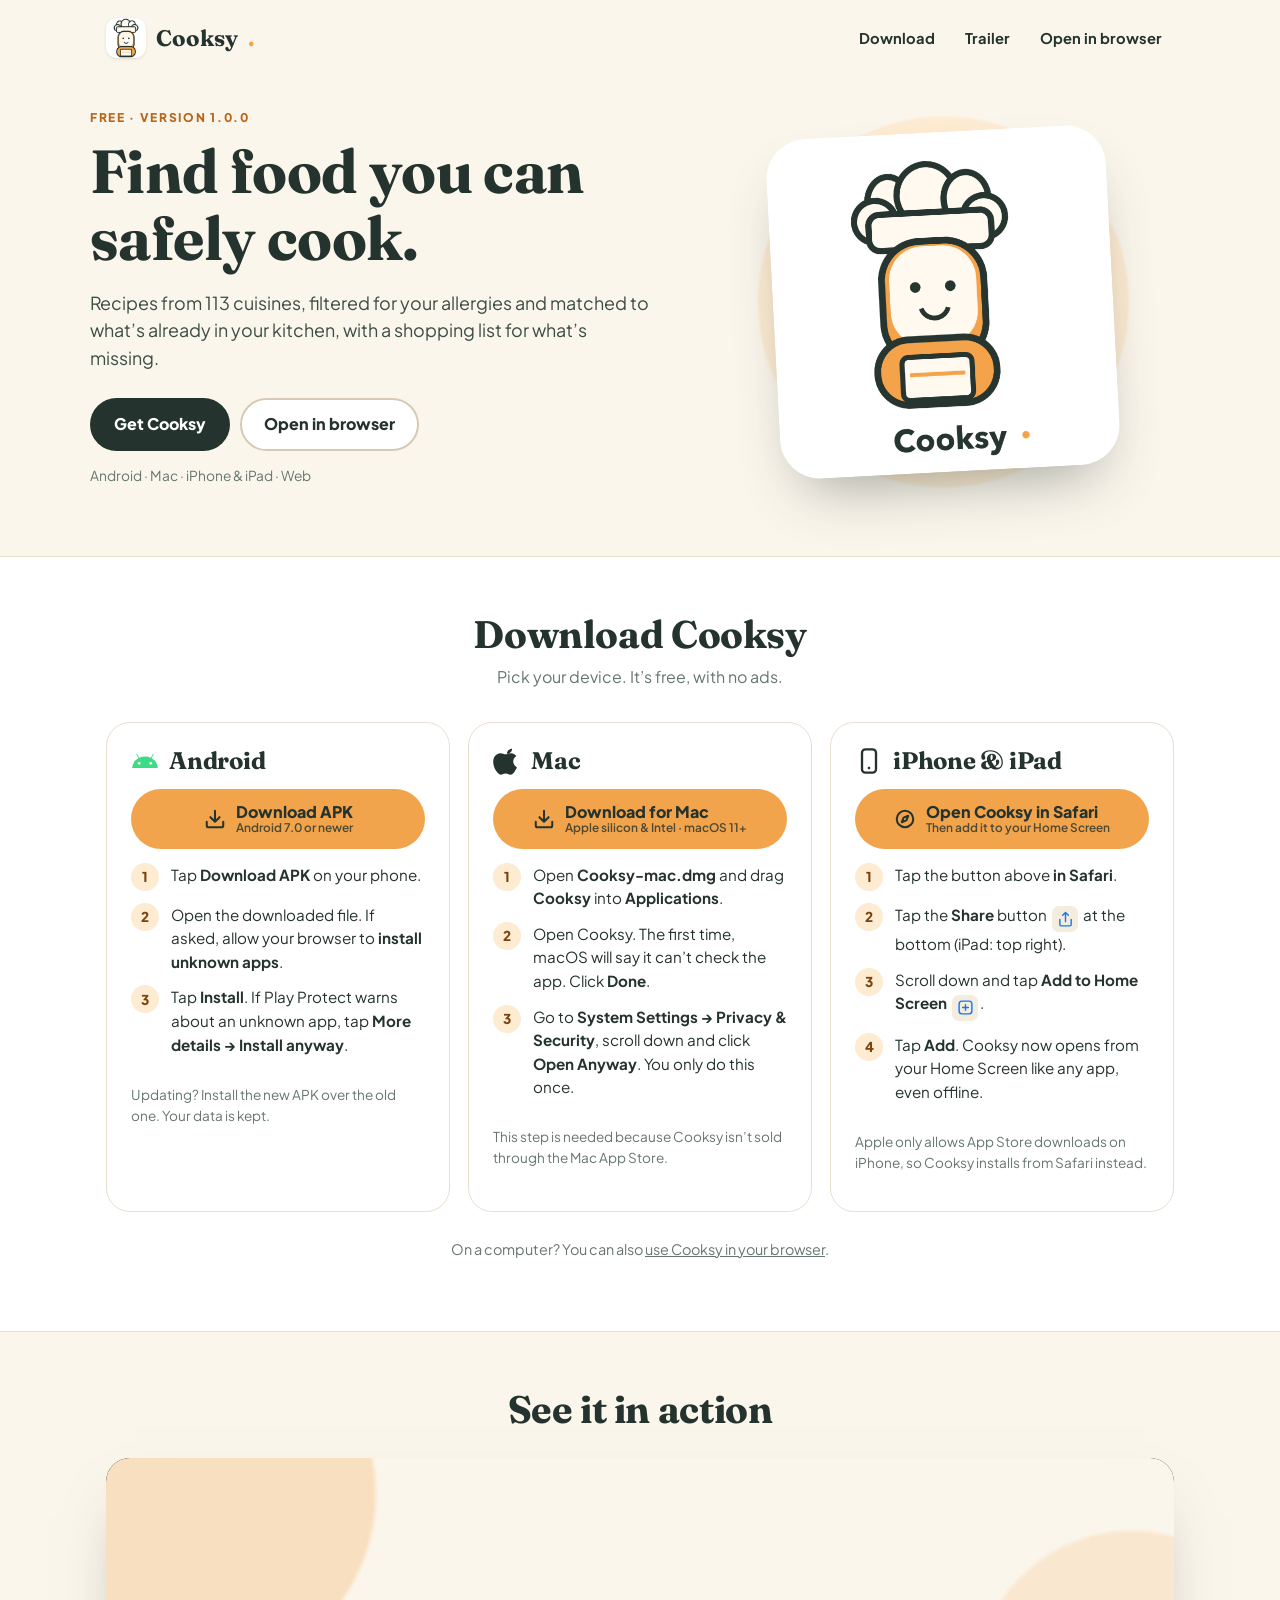
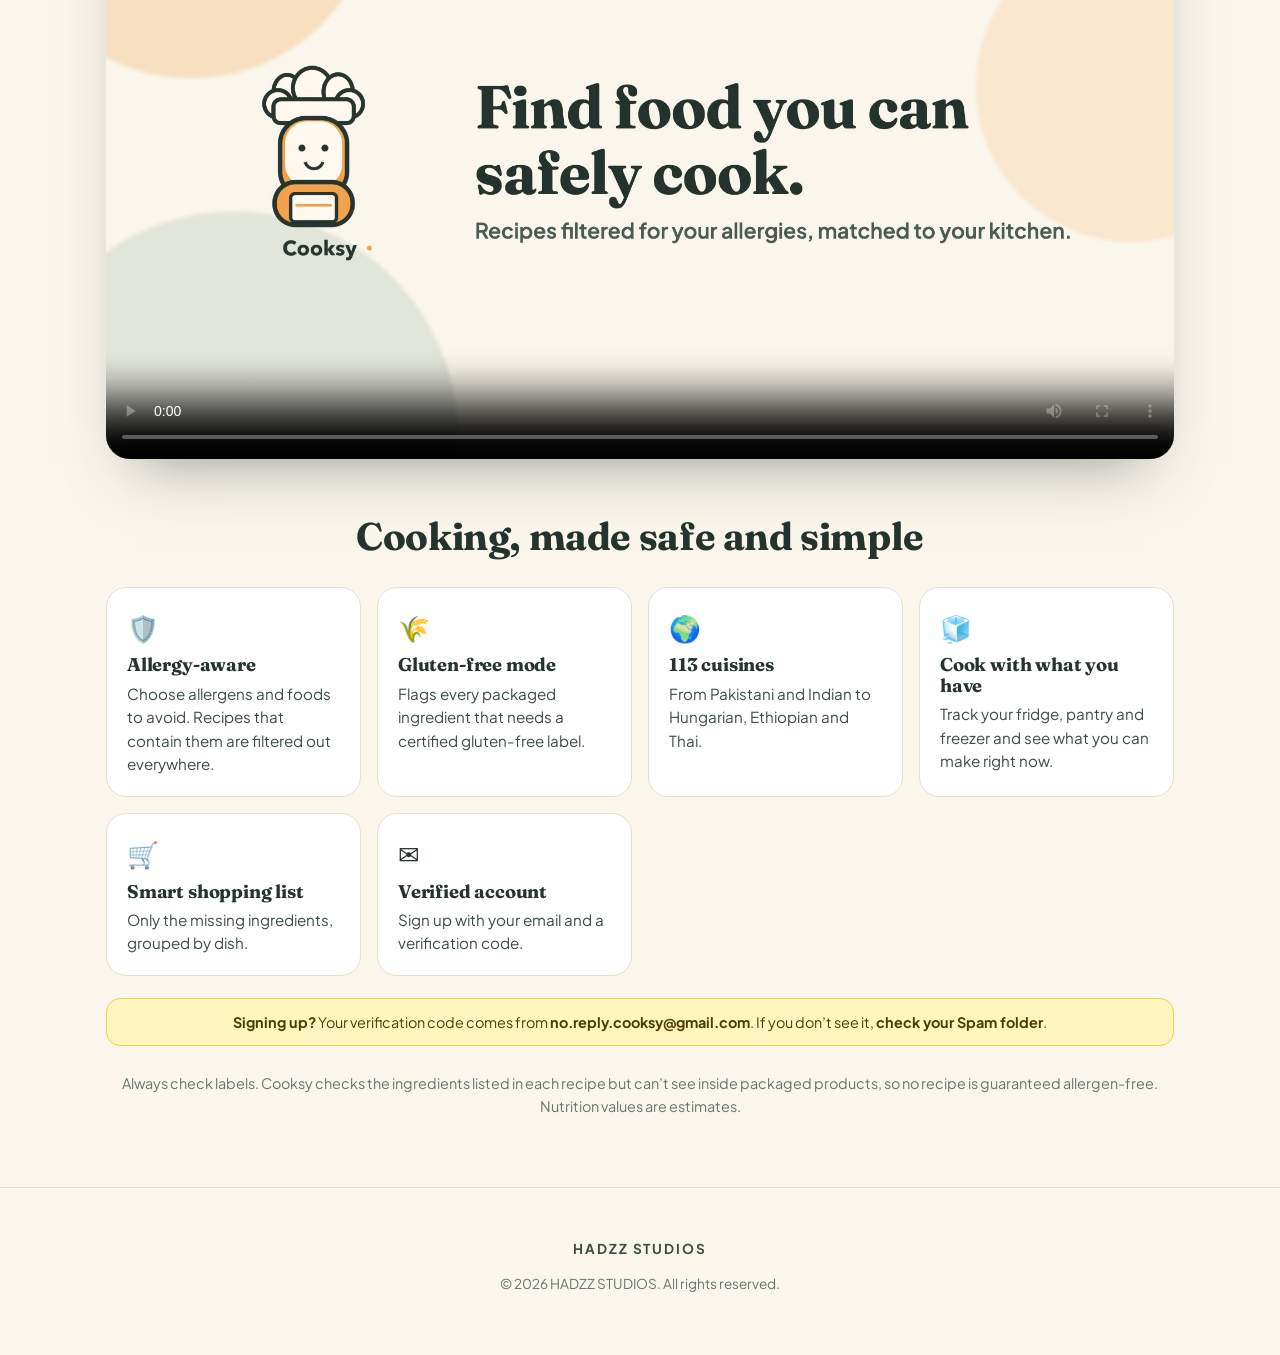
==== index.html @ 3286cf62 "Cooksy 1.0.0" ====
<!doctype html>
<html lang="en">
<head>
  <meta charset="utf-8">
  <meta name="viewport" content="width=device-width, initial-scale=1, viewport-fit=cover">
  <title>Download Cooksy</title>
  <meta name="description" content="Download Cooksy for Android and Mac, or add it to your iPhone home screen. Allergy-aware recipes from 113 cuisines.">
  <meta name="theme-color" content="#24332d">
  <meta property="og:title" content="Cooksy: find food you can safely cook">
  <meta property="og:description" content="Allergy-aware recipes, matched to what's in your kitchen. Free for Android, Mac and iPhone.">
  <meta property="og:image" content="https://cooksy-app.github.io/cooksy/app/assets/cooksy-logo.png">
  <link rel="icon" type="image/png" href="app/assets/favicon.png">
  <link rel="apple-touch-icon" href="app/assets/icon-180.png">
  <link rel="preconnect" href="https://fonts.googleapis.com">
  <link rel="preconnect" href="https://fonts.gstatic.com" crossorigin>
  <link href="https://fonts.googleapis.com/css2?family=Fraunces:opsz,wght@9..144,600;9..144,700&family=Plus+Jakarta+Sans:wght@400;500;600;700;800&display=swap" rel="stylesheet">
  <style>
    :root {
      --ink: #24332d; --ink-2: #3c4d45; --muted: #66766e; --line: #e8dfcf; --cream: #fbf6ec; --paper: #fff;
      --sand: #f4ecdd; --saffron: #f2a44c; --saffron-soft: #fdebd2; --green: #2f6b4f; --green-soft: #e3f0e8;
      --yellow: #fff6bf; --yellow-line: #f0d443;
    }
    * { box-sizing: border-box; }
    body { margin: 0; background: var(--cream); color: var(--ink); font-family: 'Plus Jakarta Sans', system-ui, -apple-system, sans-serif; line-height: 1.55; -webkit-font-smoothing: antialiased; }
    h1, h2, h3 { font-family: 'Fraunces', Georgia, serif; line-height: 1.1; margin: 0; letter-spacing: -0.01em; }
    a { color: inherit; }
    :focus-visible { outline: 3px solid #1d5fd6; outline-offset: 3px; border-radius: 8px; }
    .wrap { max-width: 1100px; margin: 0 auto; padding: 0 16px; }

    header.top { padding: 18px 0; }
    header.top .wrap { display: flex; align-items: center; gap: 10px; }
    .brand { display: flex; align-items: center; gap: 10px; text-decoration: none; font-family: 'Fraunces', serif; font-weight: 700; font-size: 1.4rem; }
    .brand img { width: 40px; height: 40px; border-radius: 11px; background: #fff; box-shadow: 0 1px 3px rgba(36,51,45,.12); }
    .brand i { color: var(--saffron); font-style: normal; }
    header.top nav { margin-left: auto; display: flex; gap: 6px; }
    header.top nav a { text-decoration: none; font-weight: 700; font-size: .92rem; padding: 8px 12px; border-radius: 999px; }
    header.top nav a:hover { background: var(--sand); }

    .hero { display: grid; grid-template-columns: 1.15fr 1fr; gap: 40px; align-items: center; padding: 28px 0 56px; }
    .eyebrow { text-transform: uppercase; letter-spacing: .14em; font-size: .75rem; font-weight: 800; color: #b8661a; }
    .hero h1 { font-size: clamp(2.3rem, 6vw, 3.8rem); margin-top: 10px; }
    .hero p.lead { font-size: 1.12rem; color: var(--ink-2); margin: 16px 0 0; max-width: 48ch; }
    .cta { display: flex; flex-wrap: wrap; gap: 10px; margin-top: 26px; }
    .btn { display: inline-flex; align-items: center; justify-content: center; gap: 10px; min-height: 52px; padding: 12px 22px; border-radius: 999px; font-weight: 800; text-decoration: none; border: 2px solid transparent; font-size: 1rem; cursor: pointer; transition: transform .05s, background .15s, border-color .15s; }
    .btn:active { transform: translateY(1px); }
    .btn svg { width: 22px; height: 22px; flex: none; }
    .btn--dark { background: var(--ink); color: #fff; }
    .btn--dark:hover { background: #17221e; }
    .btn--accent { background: var(--saffron); color: var(--ink); }
    .btn--accent:hover { background: #ee9632; }
    .btn--light { background: var(--paper); border-color: #d6cab5; color: var(--ink); }
    .btn--light:hover { border-color: var(--ink); }
    .btn small { display: block; font-weight: 600; font-size: .74rem; opacity: .8; }
    .btn .two { display: flex; flex-direction: column; align-items: flex-start; line-height: 1.15; }
    .meta { margin-top: 14px; font-size: .86rem; color: var(--muted); }
    .hero-art { position: relative; display: grid; place-items: center; }
    .hero-art::before { content: ''; position: absolute; width: 88%; aspect-ratio: 1; border-radius: 50%; background: radial-gradient(circle, var(--saffron-soft) 0 60%, transparent 61%); }
    .hero-art img { position: relative; width: min(340px, 80%); border-radius: 40px; background: #fff; box-shadow: 0 30px 60px -25px rgba(36,51,45,.45); transform: rotate(-3deg); }
    @media (max-width: 820px) {
      .hero { grid-template-columns: 1fr; gap: 24px; padding-top: 8px; text-align: center; }
      .hero p.lead { margin-left: auto; margin-right: auto; }
      .cta { justify-content: center; }
      .hero-art { order: -1; }
      .hero-art img { width: 180px; border-radius: 28px; }
      header.top nav { display: none; }
    }

    section { padding: 56px 0; }
    section > .wrap > h2 { font-size: clamp(1.7rem, 4vw, 2.4rem); text-align: center; }
    section > .wrap > p.sub { text-align: center; color: var(--muted); margin: 10px auto 0; max-width: 56ch; }

    .video { margin-top: 28px; border-radius: 24px; overflow: hidden; background: #000; box-shadow: 0 30px 60px -30px rgba(36,51,45,.5); }
    .video video { display: block; width: 100%; height: auto; }

    .platforms { display: grid; grid-template-columns: repeat(3, 1fr); gap: 18px; margin-top: 32px; }
    @media (max-width: 960px) { .platforms { grid-template-columns: 1fr; } }
    .card { background: var(--paper); border: 1px solid var(--line); border-radius: 24px; padding: 24px; display: flex; flex-direction: column; gap: 14px; scroll-margin-top: 16px; }
    .card.is-you { border: 2px solid var(--saffron); box-shadow: 0 16px 40px -24px rgba(184,102,26,.55); }
    .card .you { display: none; align-self: flex-start; background: var(--saffron); color: var(--ink); font-weight: 800; font-size: .72rem; letter-spacing: .08em; text-transform: uppercase; padding: 4px 10px; border-radius: 999px; }
    .card.is-you .you { display: inline-block; }
    .card h3 { font-size: 1.5rem; display: flex; align-items: center; gap: 10px; }
    .card h3 svg { width: 28px; height: 28px; }
    .card .btn { width: 100%; }
    ol.steps { list-style: none; counter-reset: s; margin: 0; padding: 0; display: grid; gap: 12px; }
    ol.steps li { counter-increment: s; display: grid; grid-template-columns: 30px 1fr; gap: 10px; font-size: .95rem; }
    ol.steps li::before { content: counter(s); width: 28px; height: 28px; border-radius: 50%; display: grid; place-items: center; background: var(--saffron-soft); color: #7a4310; font-weight: 800; font-size: .85rem; }
    .chip-icon { display: inline-grid; place-items: center; width: 26px; height: 26px; border-radius: 7px; background: var(--sand); vertical-align: -7px; margin: 0 2px; }
    .chip-icon svg { width: 17px; height: 17px; color: #0a7aff; }
    .note { font-size: .85rem; color: var(--muted); }
    .yellow { background: var(--yellow); border: 1px solid var(--yellow-line); color: #4d3d00; padding: 12px 14px; border-radius: 14px; font-size: .9rem; }

    .features { display: grid; grid-template-columns: repeat(auto-fit, minmax(230px, 1fr)); gap: 16px; margin-top: 30px; }
    .feature { background: var(--paper); border: 1px solid var(--line); border-radius: 20px; padding: 20px; }
    .feature span { font-size: 1.6rem; }
    .feature h3 { font-size: 1.15rem; margin-top: 8px; }
    .feature p { margin: 6px 0 0; color: var(--ink-2); font-size: .95rem; }

    .safety { margin-top: 26px; text-align: center; color: var(--muted); font-size: .9rem; }
    footer { padding: 36px 0 48px; text-align: center; color: var(--muted); font-size: .85rem; border-top: 1px solid var(--line); }
    footer b { letter-spacing: .14em; color: var(--ink-2); }
  </style>
</head>
<body>
  <header class="top"><div class="wrap">
    <a class="brand" href="./"><img src="app/assets/cooksy-mark.png" alt="">Cooksy<i>.</i></a>
    <nav aria-label="Page"><a href="#download">Download</a><a href="#trailer">Trailer</a><a href="app/">Open in browser</a></nav>
  </div></header>

  <main>
    <div class="wrap hero">
      <div>
        <span class="eyebrow">Free · Version <span class="js-version">1.0.0</span></span>
        <h1>Find food you can safely cook.</h1>
        <p class="lead">Recipes from 113 cuisines, filtered for your allergies and matched to what’s already in your kitchen, with a shopping list for what’s missing.</p>
        <div class="cta" id="primary-cta">
          <a class="btn btn--dark" href="#download">Get Cooksy</a>
          <a class="btn btn--light" href="app/">Open in browser</a>
        </div>
        <p class="meta">Android · Mac · iPhone &amp; iPad · Web</p>
      </div>
      <div class="hero-art"><img src="app/assets/cooksy-logo.png" alt="Cooksy chef mascot"></div>
    </div>

    <section id="download" style="background:var(--paper);border-top:1px solid var(--line);border-bottom:1px solid var(--line)">
      <div class="wrap">
        <h2>Download Cooksy</h2>
        <p class="sub">Pick your device. It’s free, with no ads.</p>
        <div class="platforms">

          <article class="card" id="android">
            <span class="you">Your device</span>
            <h3><svg viewBox="0 0 24 24" fill="#3ddc84" aria-hidden="true"><path d="M17.6 9.48l1.84-3.18a.38.38 0 00-.66-.38l-1.86 3.22A11.5 11.5 0 0012 8.1c-1.77 0-3.43.38-4.92 1.04L5.22 5.92a.38.38 0 00-.66.38L6.4 9.48A10.8 10.8 0 001 18h22a10.8 10.8 0 00-5.4-8.52zM7 15.25a1.25 1.25 0 110-2.5 1.25 1.25 0 010 2.5zm10 0a1.25 1.25 0 110-2.5 1.25 1.25 0 010 2.5z"/></svg>Android</h3>
            <a class="btn btn--accent" href="https://github.com/cooksy-app/cooksy/releases/latest/download/Cooksy.apk">
              <svg viewBox="0 0 24 24" fill="none" stroke="currentColor" stroke-width="2.2" stroke-linecap="round" stroke-linejoin="round" aria-hidden="true"><path d="M21 15v4a2 2 0 01-2 2H5a2 2 0 01-2-2v-4M7 10l5 5 5-5M12 15V3"/></svg>
              <span class="two">Download APK<small>Android 7.0 or newer</small></span>
            </a>
            <ol class="steps">
              <li><span>Tap <b>Download APK</b> on your phone.</span></li>
              <li><span>Open the downloaded file. If asked, allow your browser to <b>install unknown apps</b>.</span></li>
              <li><span>Tap <b>Install</b>. If Play Protect warns about an unknown app, tap <b>More details → Install anyway</b>.</span></li>
            </ol>
            <p class="note">Updating? Install the new APK over the old one. Your data is kept.</p>
          </article>

          <article class="card" id="mac">
            <span class="you">Your device</span>
            <h3><svg viewBox="0 0 24 24" fill="currentColor" aria-hidden="true"><path d="M16.37 1.43c0 1.14-.42 2.2-1.26 3.04-.9.9-1.98 1.42-3.15 1.33-.15-1.1.4-2.26 1.2-3.06.9-.9 2.16-1.38 3.2-1.31zM20.5 17.3c-.55 1.27-.82 1.84-1.53 2.96-1 1.56-2.4 3.5-4.14 3.52-1.55.02-1.95-1-4.05-1-2.1.01-2.54 1.02-4.09 1-1.74-.02-3.07-1.77-4.07-3.33C-.17 16.08-.46 11 1.29 8.3c1.24-1.92 3.2-3.04 5.04-3.04 1.87 0 3.05 1.03 4.6 1.03 1.5 0 2.42-1.03 4.58-1.03 1.64 0 3.38.9 4.62 2.44-4.06 2.22-3.4 8.02.37 9.6z"/></svg>Mac</h3>
            <a class="btn btn--accent" href="https://github.com/cooksy-app/cooksy/releases/latest/download/Cooksy-mac.dmg">
              <svg viewBox="0 0 24 24" fill="none" stroke="currentColor" stroke-width="2.2" stroke-linecap="round" stroke-linejoin="round" aria-hidden="true"><path d="M21 15v4a2 2 0 01-2 2H5a2 2 0 01-2-2v-4M7 10l5 5 5-5M12 15V3"/></svg>
              <span class="two">Download for Mac<small>Apple silicon &amp; Intel · macOS 11+</small></span>
            </a>
            <ol class="steps">
              <li><span>Open <b>Cooksy-mac.dmg</b> and drag <b>Cooksy</b> into <b>Applications</b>.</span></li>
              <li><span>Open Cooksy. The first time, macOS will say it can’t check the app. Click <b>Done</b>.</span></li>
              <li><span>Go to <b>System Settings → Privacy &amp; Security</b>, scroll down and click <b>Open Anyway</b>. You only do this once.</span></li>
            </ol>
            <p class="note">This step is needed because Cooksy isn’t sold through the Mac App Store.</p>
          </article>

          <article class="card" id="iphone">
            <span class="you">Your device</span>
            <h3><svg viewBox="0 0 24 24" fill="none" stroke="currentColor" stroke-width="2" aria-hidden="true"><rect x="6" y="2" width="12" height="20" rx="3"/><path d="M11 18h2"/></svg>iPhone &amp; iPad</h3>
            <a class="btn btn--accent" href="app/">
              <svg viewBox="0 0 24 24" fill="none" stroke="currentColor" stroke-width="2.2" stroke-linecap="round" stroke-linejoin="round" aria-hidden="true"><circle cx="12" cy="12" r="9"/><path d="m15.5 8.5-2 5-5 2 2-5z"/></svg>
              <span class="two">Open Cooksy in Safari<small>Then add it to your Home Screen</small></span>
            </a>
            <ol class="steps">
              <li><span>Tap the button above <b>in Safari</b>.</span></li>
              <li><span>Tap the <b>Share</b> button <span class="chip-icon"><svg viewBox="0 0 24 24" fill="none" stroke="currentColor" stroke-width="2" stroke-linecap="round" stroke-linejoin="round" aria-hidden="true"><path d="M4 12v7a2 2 0 002 2h12a2 2 0 002-2v-7M16 6l-4-4-4 4M12 2v13"/></svg></span> at the bottom (iPad: top right).</span></li>
              <li><span>Scroll down and tap <b>Add to Home Screen</b> <span class="chip-icon"><svg viewBox="0 0 24 24" fill="none" stroke="currentColor" stroke-width="2" stroke-linecap="round" aria-hidden="true"><rect x="3" y="3" width="18" height="18" rx="4"/><path d="M12 8v8M8 12h8"/></svg></span>.</span></li>
              <li><span>Tap <b>Add</b>. Cooksy now opens from your Home Screen like any app, even offline.</span></li>
            </ol>
            <p class="note">Apple only allows App Store downloads on iPhone, so Cooksy installs from Safari instead.</p>
          </article>

        </div>
        <p class="safety">On a computer? You can also <a href="app/">use Cooksy in your browser</a>.</p>
      </div>
    </section>

    <section id="trailer">
      <div class="wrap">
        <h2>See it in action</h2>
        <div class="video"><video controls playsinline preload="metadata" poster="trailer-poster.jpg"><source src="trailer.mp4" type="video/mp4"></video></div>
      </div>
    </section>

    <section style="padding-top:0">
      <div class="wrap">
        <h2>Cooking, made safe and simple</h2>
        <div class="features">
          <div class="feature"><span aria-hidden="true">🛡️</span><h3>Allergy-aware</h3><p>Choose allergens and foods to avoid. Recipes that contain them are filtered out everywhere.</p></div>
          <div class="feature"><span aria-hidden="true">🌾</span><h3>Gluten-free mode</h3><p>Flags every packaged ingredient that needs a certified gluten-free label.</p></div>
          <div class="feature"><span aria-hidden="true">🌍</span><h3>113 cuisines</h3><p>From Pakistani and Indian to Hungarian, Ethiopian and Thai.</p></div>
          <div class="feature"><span aria-hidden="true">🧊</span><h3>Cook with what you have</h3><p>Track your fridge, pantry and freezer and see what you can make right now.</p></div>
          <div class="feature"><span aria-hidden="true">🛒</span><h3>Smart shopping list</h3><p>Only the missing ingredients, grouped by dish.</p></div>
          <div class="feature"><span aria-hidden="true">✉️</span><h3>Verified account</h3><p>Sign up with your email and a verification code.</p></div>
        </div>
        <div class="yellow" style="margin-top:22px;text-align:center"><b>Signing up?</b> Your verification code comes from <b>no.reply.cooksy@gmail.com</b>. If you don’t see it, <b>check your Spam folder</b>.</div>
        <p class="safety">Always check labels. Cooksy checks the ingredients listed in each recipe but can’t see inside packaged products, so no recipe is guaranteed allergen-free. Nutrition values are estimates.</p>
      </div>
    </section>
  </main>

  <footer><div class="wrap">
    <p><b>HADZZ STUDIOS</b></p>
    <p>© <span id="year">2026</span> HADZZ STUDIOS. All rights reserved.</p>
  </div></footer>

  <script>
    // Highlight the visitor's platform and make the top button download for it.
    (function () {
      var ua = navigator.userAgent;
      var iOS = /iPhone|iPad|iPod/.test(ua) || (navigator.platform === 'MacIntel' && navigator.maxTouchPoints > 1);
      var android = /Android/i.test(ua);
      var mac = !iOS && /Macintosh|Mac OS X/.test(ua);
      var id = iOS ? 'iphone' : android ? 'android' : mac ? 'mac' : null;
      if (id) {
        document.getElementById(id).classList.add('is-you');
        var src = document.querySelector('#' + id + ' .btn');
        var first = document.querySelector('#primary-cta .btn');
        first.href = src.href;
        first.textContent = iOS ? 'Open in Safari' : android ? 'Download for Android' : 'Download for Mac';
        var grid = document.querySelector('.platforms');
        grid.insertBefore(document.getElementById(id), grid.firstChild);
      }
      document.getElementById('year').textContent = new Date().getFullYear();
      // Show the current version from GitHub Releases (falls back to the text in the page).
      fetch('https://api.github.com/repos/cooksy-app/cooksy/releases/latest')
        .then(function (r) { return r.ok ? r.json() : null; })
        .then(function (d) {
          if (!d || !d.tag_name) return;
          document.querySelectorAll('.js-version').forEach(function (el) { el.textContent = d.tag_name.replace(/^v/, ''); });
        })
        .catch(function () {});
    })();
  </script>
</body>
</html>
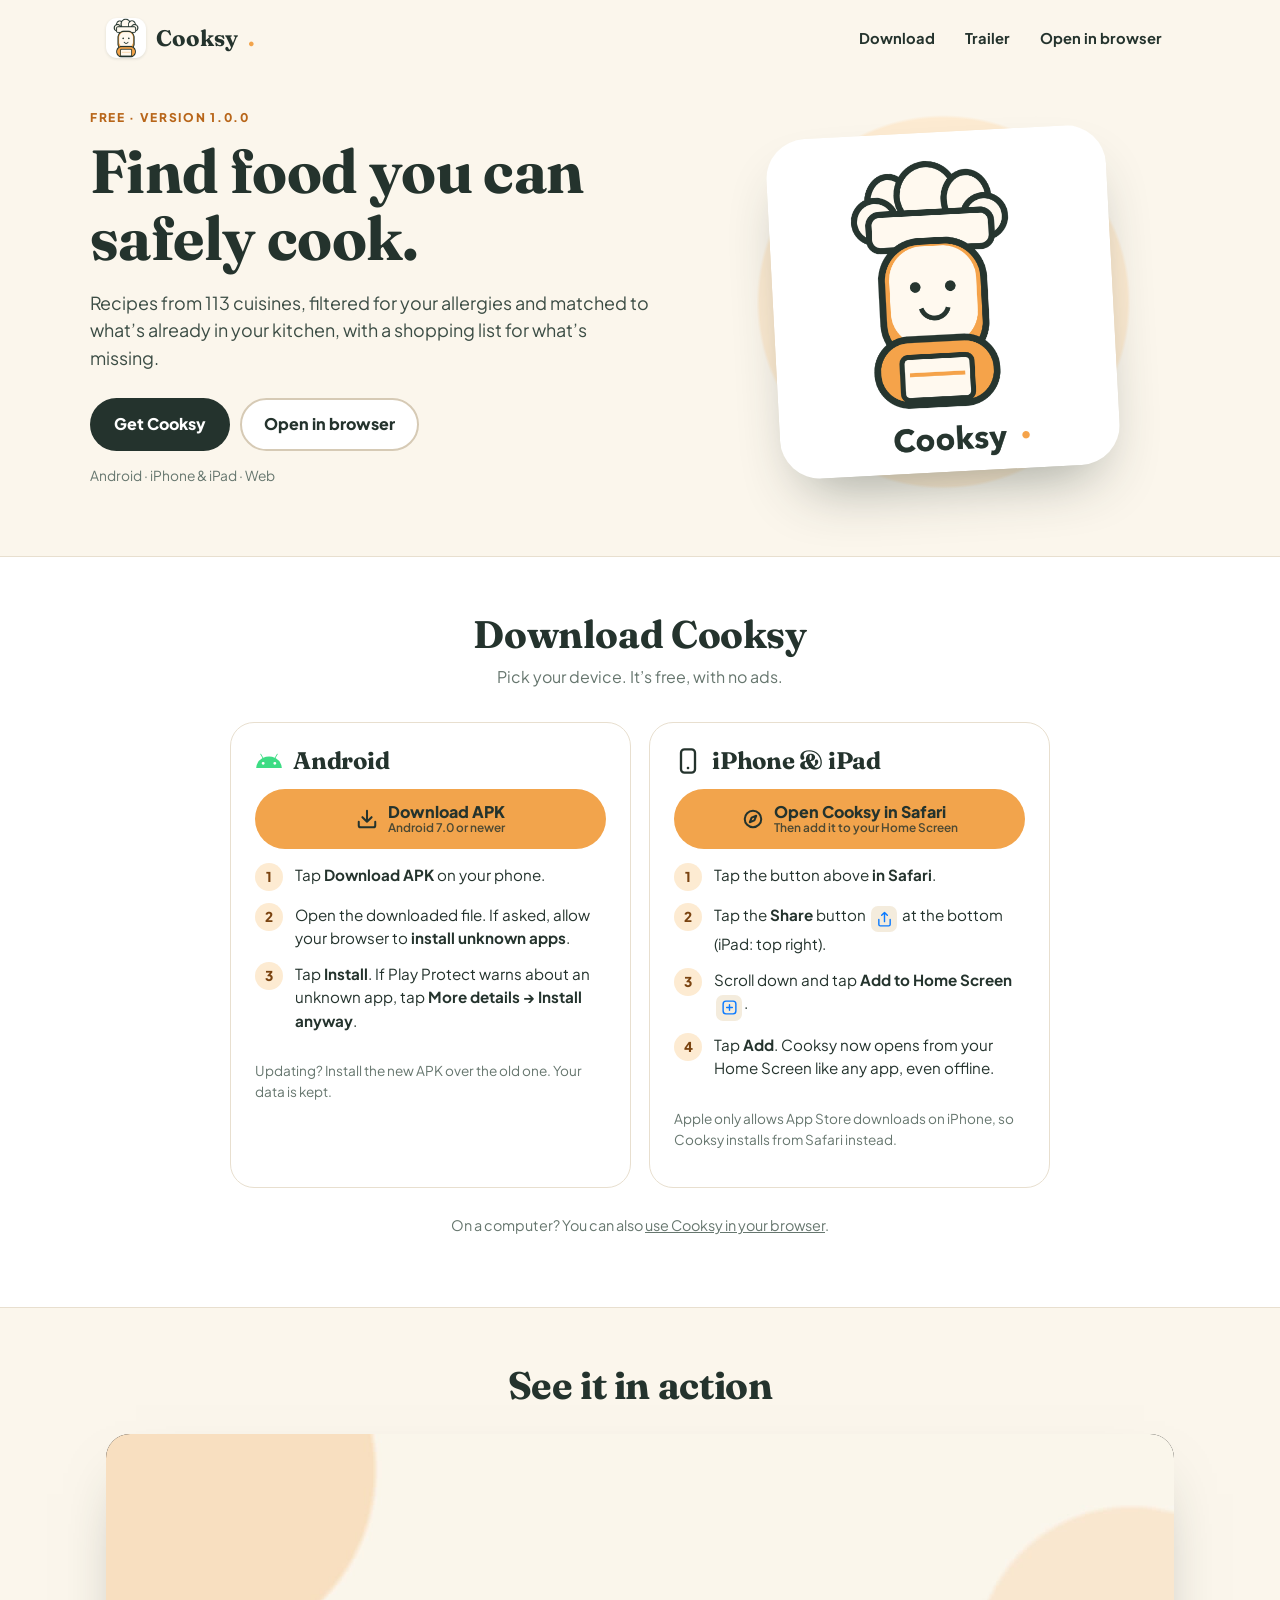
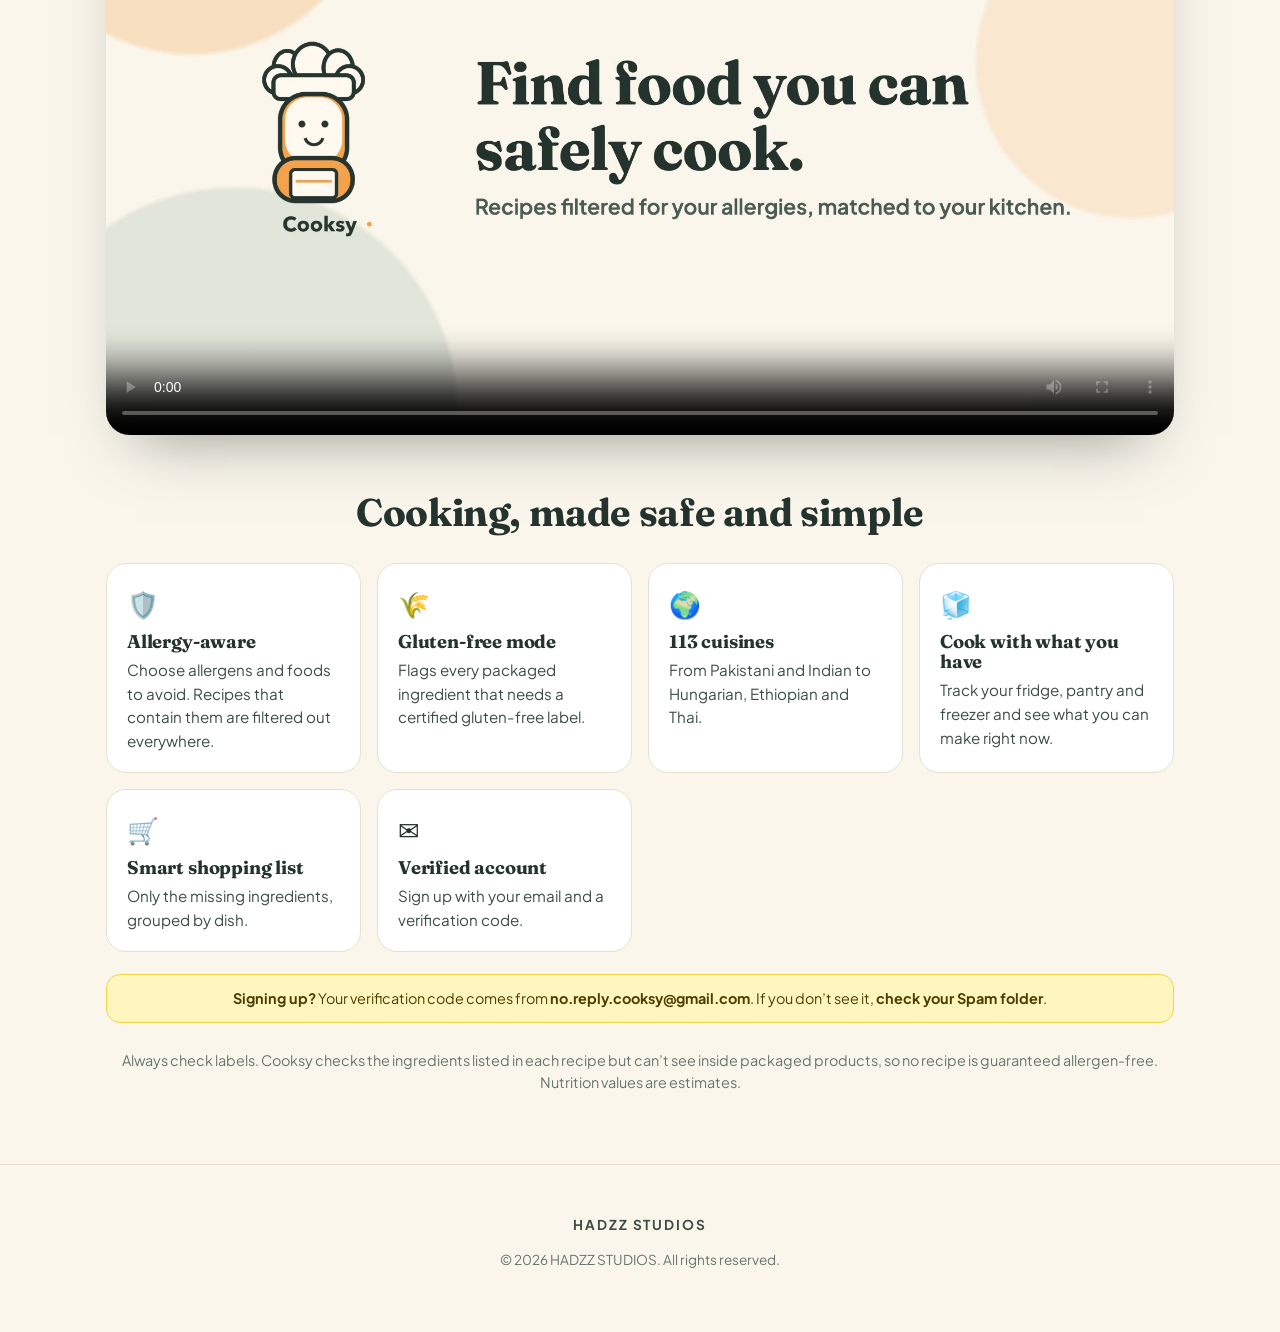
==== commit ace01cc2: "Cooksy 1.0.0: Android + iPhone" ====
--- a/index.html
+++ b/index.html
@@ -4,10 +4,10 @@
   <meta charset="utf-8">
   <meta name="viewport" content="width=device-width, initial-scale=1, viewport-fit=cover">
   <title>Download Cooksy</title>
-  <meta name="description" content="Download Cooksy for Android and Mac, or add it to your iPhone home screen. Allergy-aware recipes from 113 cuisines.">
+  <meta name="description" content="Download Cooksy for Android, or add it to your iPhone home screen. Allergy-aware recipes from 113 cuisines.">
   <meta name="theme-color" content="#24332d">
   <meta property="og:title" content="Cooksy: find food you can safely cook">
-  <meta property="og:description" content="Allergy-aware recipes, matched to what's in your kitchen. Free for Android, Mac and iPhone.">
+  <meta property="og:description" content="Allergy-aware recipes, matched to what's in your kitchen. Free for Android, iPhone and the web.">
   <meta property="og:image" content="https://cooksy-app.github.io/cooksy/app/assets/cooksy-logo.png">
   <link rel="icon" type="image/png" href="app/assets/favicon.png">
   <link rel="apple-touch-icon" href="app/assets/icon-180.png">
@@ -72,7 +72,7 @@
     .video { margin-top: 28px; border-radius: 24px; overflow: hidden; background: #000; box-shadow: 0 30px 60px -30px rgba(36,51,45,.5); }
     .video video { display: block; width: 100%; height: auto; }
 
-    .platforms { display: grid; grid-template-columns: repeat(3, 1fr); gap: 18px; margin-top: 32px; }
+    .platforms { display: grid; grid-template-columns: repeat(2, 1fr); max-width: 820px; margin-left: auto; margin-right: auto; gap: 18px; margin-top: 32px; }
     @media (max-width: 960px) { .platforms { grid-template-columns: 1fr; } }
     .card { background: var(--paper); border: 1px solid var(--line); border-radius: 24px; padding: 24px; display: flex; flex-direction: column; gap: 14px; scroll-margin-top: 16px; }
     .card.is-you { border: 2px solid var(--saffron); box-shadow: 0 16px 40px -24px rgba(184,102,26,.55); }
@@ -116,7 +116,7 @@
           <a class="btn btn--dark" href="#download">Get Cooksy</a>
           <a class="btn btn--light" href="app/">Open in browser</a>
         </div>
-        <p class="meta">Android · Mac · iPhone &amp; iPad · Web</p>
+        <p class="meta">Android · iPhone &amp; iPad · Web</p>
       </div>
       <div class="hero-art"><img src="app/assets/cooksy-logo.png" alt="Cooksy chef mascot"></div>
     </div>
@@ -140,21 +140,6 @@
               <li><span>Tap <b>Install</b>. If Play Protect warns about an unknown app, tap <b>More details → Install anyway</b>.</span></li>
             </ol>
             <p class="note">Updating? Install the new APK over the old one. Your data is kept.</p>
-          </article>
-
-          <article class="card" id="mac">
-            <span class="you">Your device</span>
-            <h3><svg viewBox="0 0 24 24" fill="currentColor" aria-hidden="true"><path d="M16.37 1.43c0 1.14-.42 2.2-1.26 3.04-.9.9-1.98 1.42-3.15 1.33-.15-1.1.4-2.26 1.2-3.06.9-.9 2.16-1.38 3.2-1.31zM20.5 17.3c-.55 1.27-.82 1.84-1.53 2.96-1 1.56-2.4 3.5-4.14 3.52-1.55.02-1.95-1-4.05-1-2.1.01-2.54 1.02-4.09 1-1.74-.02-3.07-1.77-4.07-3.33C-.17 16.08-.46 11 1.29 8.3c1.24-1.92 3.2-3.04 5.04-3.04 1.87 0 3.05 1.03 4.6 1.03 1.5 0 2.42-1.03 4.58-1.03 1.64 0 3.38.9 4.62 2.44-4.06 2.22-3.4 8.02.37 9.6z"/></svg>Mac</h3>
-            <a class="btn btn--accent" href="https://github.com/cooksy-app/cooksy/releases/latest/download/Cooksy-mac.dmg">
-              <svg viewBox="0 0 24 24" fill="none" stroke="currentColor" stroke-width="2.2" stroke-linecap="round" stroke-linejoin="round" aria-hidden="true"><path d="M21 15v4a2 2 0 01-2 2H5a2 2 0 01-2-2v-4M7 10l5 5 5-5M12 15V3"/></svg>
-              <span class="two">Download for Mac<small>Apple silicon &amp; Intel · macOS 11+</small></span>
-            </a>
-            <ol class="steps">
-              <li><span>Open <b>Cooksy-mac.dmg</b> and drag <b>Cooksy</b> into <b>Applications</b>.</span></li>
-              <li><span>Open Cooksy. The first time, macOS will say it can’t check the app. Click <b>Done</b>.</span></li>
-              <li><span>Go to <b>System Settings → Privacy &amp; Security</b>, scroll down and click <b>Open Anyway</b>. You only do this once.</span></li>
-            </ol>
-            <p class="note">This step is needed because Cooksy isn’t sold through the Mac App Store.</p>
           </article>
 
           <article class="card" id="iphone">
@@ -213,14 +198,13 @@
       var ua = navigator.userAgent;
       var iOS = /iPhone|iPad|iPod/.test(ua) || (navigator.platform === 'MacIntel' && navigator.maxTouchPoints > 1);
       var android = /Android/i.test(ua);
-      var mac = !iOS && /Macintosh|Mac OS X/.test(ua);
-      var id = iOS ? 'iphone' : android ? 'android' : mac ? 'mac' : null;
+      var id = iOS ? 'iphone' : android ? 'android' : null;
       if (id) {
         document.getElementById(id).classList.add('is-you');
         var src = document.querySelector('#' + id + ' .btn');
         var first = document.querySelector('#primary-cta .btn');
         first.href = src.href;
-        first.textContent = iOS ? 'Open in Safari' : android ? 'Download for Android' : 'Download for Mac';
+        first.textContent = iOS ? 'Open in Safari' : 'Download for Android';
         var grid = document.querySelector('.platforms');
         grid.insertBefore(document.getElementById(id), grid.firstChild);
       }
